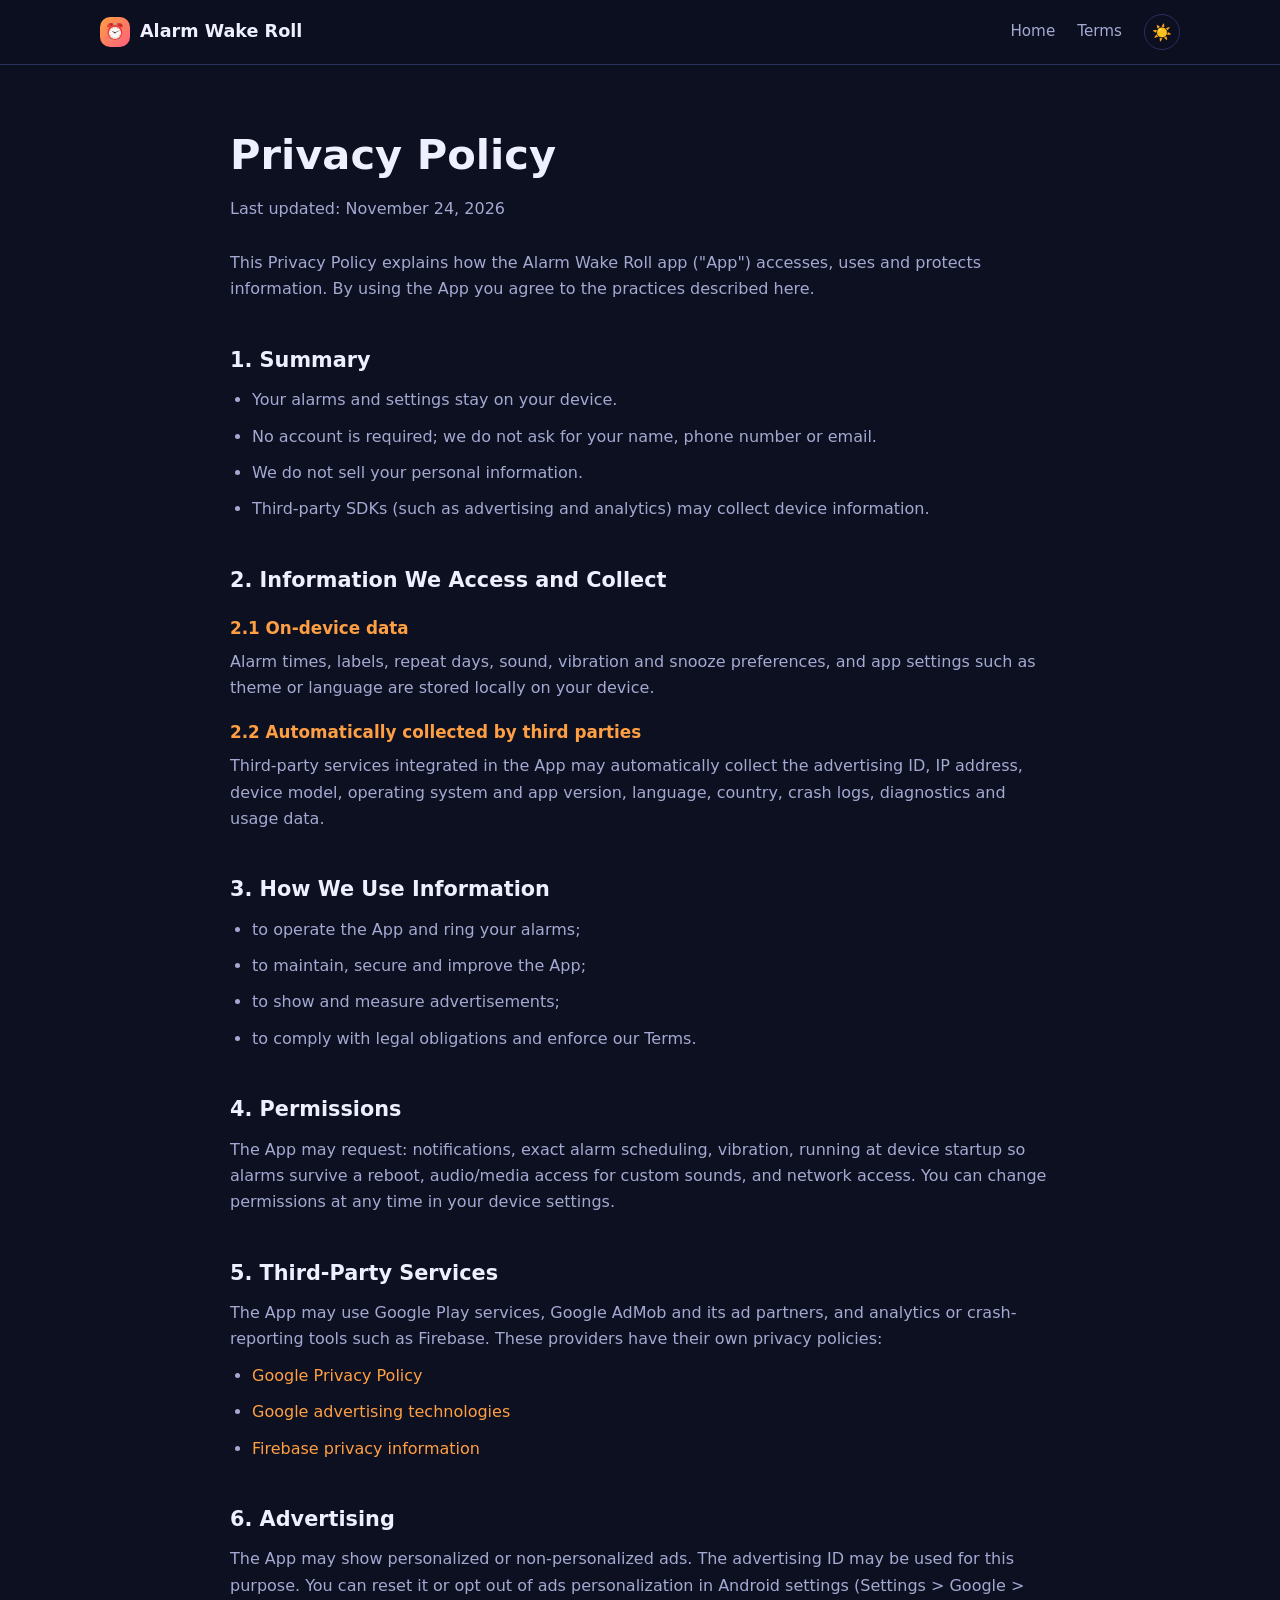
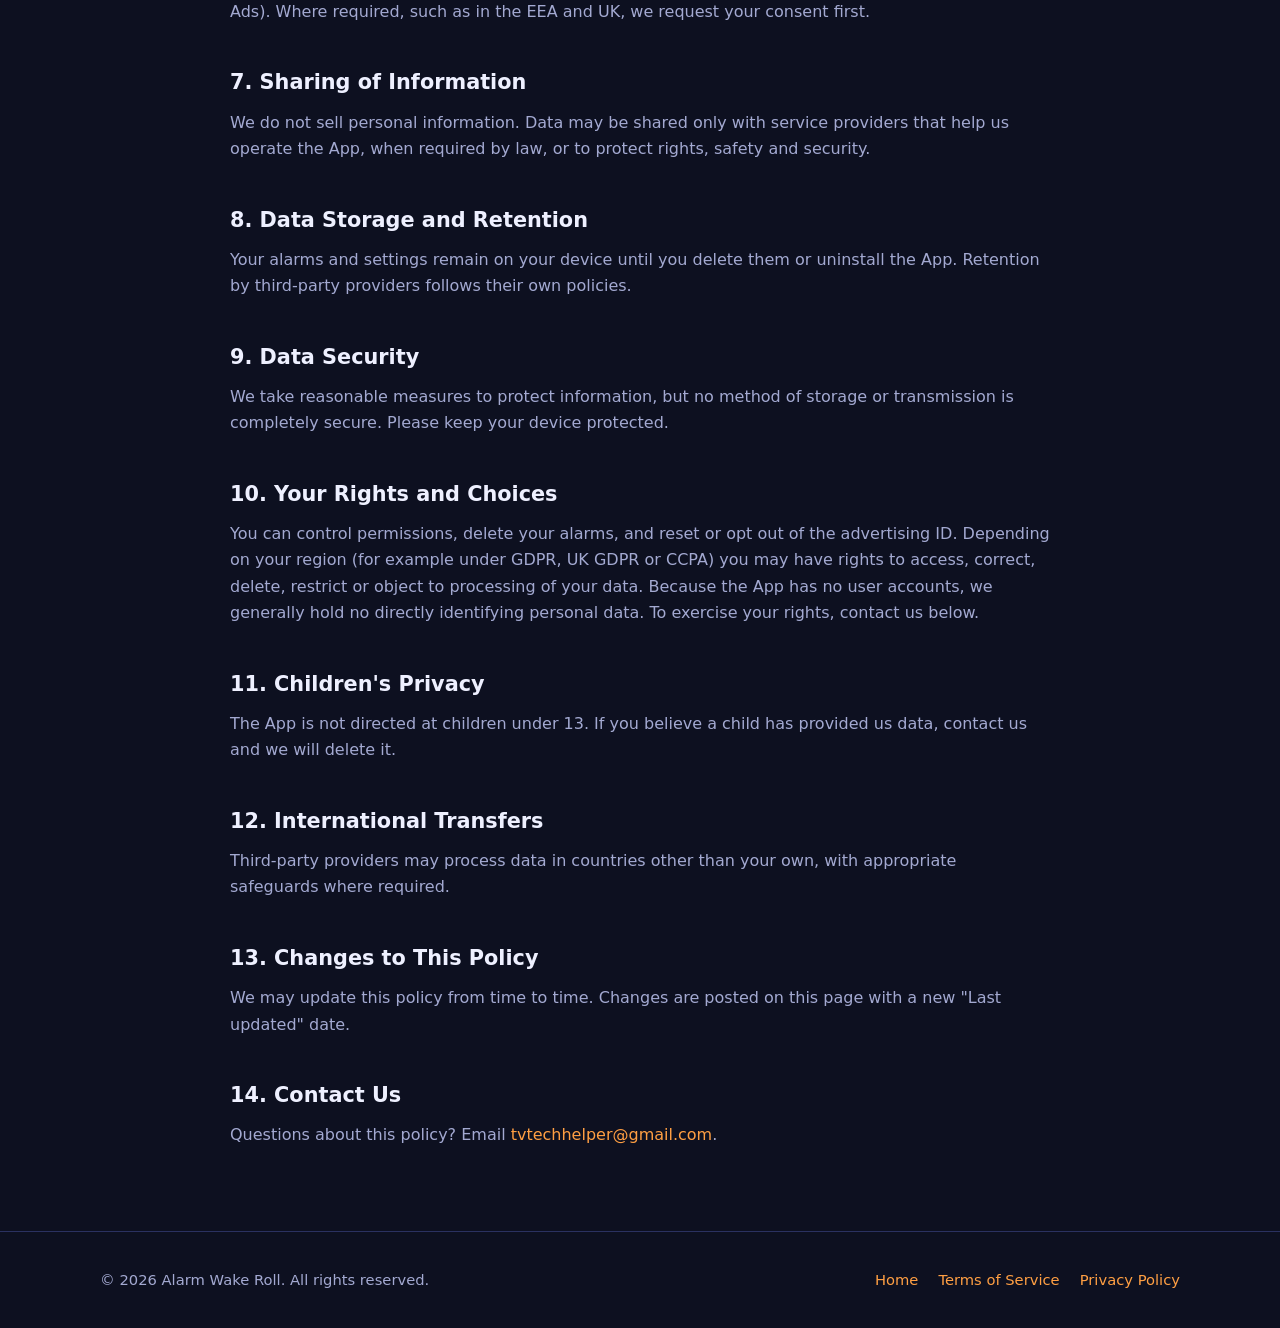
==== privacy.html @ e193939e "Add Alarm Wake Roll landing, terms and privacy pages Co-Authored-By: Claude Sonnet 5.5 <noreply@anth" ====
<!DOCTYPE html>
<html lang="en" data-theme="dark">
<head>
<meta charset="UTF-8">
<meta name="viewport" content="width=device-width,initial-scale=1">
<title>Privacy Policy – Alarm Wake Roll</title>
<meta name="description" content="Privacy Policy for the Alarm Wake Roll app.">
<link rel="stylesheet" href="assets/style.css">
</head>
<body>
<header class="top">
  <div class="wrap">
    <a class="brand" href="index.html"><i>⏰</i>Alarm Wake Roll</a>
    <nav>
      <a href="index.html">Home</a>
      <a href="terms.html">Terms</a>
      <button id="theme" aria-label="Toggle theme">☀️</button>
    </nav>
  </div>
</header>

<main class="wrap">
<article class="doc">
  <h1>Privacy Policy</h1>
  <p class="date">Last updated: November 24, 2026</p>
  <p>This Privacy Policy explains how the Alarm Wake Roll app ("App") accesses, uses and protects information. By using the App you agree to the practices described here.</p>

  <h2>1. Summary</h2>
  <ul>
    <li>Your alarms and settings stay on your device.</li>
    <li>No account is required; we do not ask for your name, phone number or email.</li>
    <li>We do not sell your personal information.</li>
    <li>Third-party SDKs (such as advertising and analytics) may collect device information.</li>
  </ul>

  <h2>2. Information We Access and Collect</h2>
  <h3>2.1 On-device data</h3>
  <p>Alarm times, labels, repeat days, sound, vibration and snooze preferences, and app settings such as theme or language are stored locally on your device.</p>
  <h3>2.2 Automatically collected by third parties</h3>
  <p>Third-party services integrated in the App may automatically collect the advertising ID, IP address, device model, operating system and app version, language, country, crash logs, diagnostics and usage data.</p>

  <h2>3. How We Use Information</h2>
  <ul>
    <li>to operate the App and ring your alarms;</li>
    <li>to maintain, secure and improve the App;</li>
    <li>to show and measure advertisements;</li>
    <li>to comply with legal obligations and enforce our Terms.</li>
  </ul>

  <h2>4. Permissions</h2>
  <p>The App may request: notifications, exact alarm scheduling, vibration, running at device startup so alarms survive a reboot, audio/media access for custom sounds, and network access. You can change permissions at any time in your device settings.</p>

  <h2>5. Third-Party Services</h2>
  <p>The App may use Google Play services, Google AdMob and its ad partners, and analytics or crash-reporting tools such as Firebase. These providers have their own privacy policies:</p>
  <ul>
    <li><a href="https://policies.google.com/privacy" target="_blank" rel="noopener">Google Privacy Policy</a></li>
    <li><a href="https://policies.google.com/technologies/ads" target="_blank" rel="noopener">Google advertising technologies</a></li>
    <li><a href="https://firebase.google.com/support/privacy" target="_blank" rel="noopener">Firebase privacy information</a></li>
  </ul>

  <h2>6. Advertising</h2>
  <p>The App may show personalized or non-personalized ads. The advertising ID may be used for this purpose. You can reset it or opt out of ads personalization in Android settings (Settings &gt; Google &gt; Ads). Where required, such as in the EEA and UK, we request your consent first.</p>

  <h2>7. Sharing of Information</h2>
  <p>We do not sell personal information. Data may be shared only with service providers that help us operate the App, when required by law, or to protect rights, safety and security.</p>

  <h2>8. Data Storage and Retention</h2>
  <p>Your alarms and settings remain on your device until you delete them or uninstall the App. Retention by third-party providers follows their own policies.</p>

  <h2>9. Data Security</h2>
  <p>We take reasonable measures to protect information, but no method of storage or transmission is completely secure. Please keep your device protected.</p>

  <h2>10. Your Rights and Choices</h2>
  <p>You can control permissions, delete your alarms, and reset or opt out of the advertising ID. Depending on your region (for example under GDPR, UK GDPR or CCPA) you may have rights to access, correct, delete, restrict or object to processing of your data. Because the App has no user accounts, we generally hold no directly identifying personal data. To exercise your rights, contact us below.</p>

  <h2>11. Children's Privacy</h2>
  <p>The App is not directed at children under 13. If you believe a child has provided us data, contact us and we will delete it.</p>

  <h2>12. International Transfers</h2>
  <p>Third-party providers may process data in countries other than your own, with appropriate safeguards where required.</p>

  <h2>13. Changes to This Policy</h2>
  <p>We may update this policy from time to time. Changes are posted on this page with a new "Last updated" date.</p>

  <h2>14. Contact Us</h2>
  <p>Questions about this policy? Email <a href="mailto:tvtechhelper@gmail.com">tvtechhelper@gmail.com</a>.</p>
</article>
</main>

<footer>
  <div class="wrap">
    <div>© <span id="year">2026</span> Alarm Wake Roll. All rights reserved.</div>
    <div class="links"><a href="index.html">Home</a><a href="terms.html">Terms of Service</a><a href="privacy.html">Privacy Policy</a></div>
  </div>
</footer>
<script src="assets/main.js"></script>
</body>
</html>
---- assets/style.css ----
:root{
  --bg:#0d1020;--bg2:#141833;--card:#1a1f3f;--line:#2a3160;
  --text:#eef0ff;--muted:#a3a9d1;
  --a1:#ff9f43;--a2:#ff5e7e;--a3:#7c5cff;
  --grad:linear-gradient(135deg,var(--a1),var(--a2));
  --radius:20px;
}
:root[data-theme="light"]{
  --bg:#fff8f1;--bg2:#fff;--card:#fff;--line:#f0dfcf;
  --text:#2a2140;--muted:#6d6785;
}
*{box-sizing:border-box;margin:0;padding:0}
html{scroll-behavior:smooth}
body{font-family:"Segoe UI",system-ui,-apple-system,Roboto,sans-serif;background:var(--bg);color:var(--text);line-height:1.65;overflow-x:hidden}
a{color:var(--a1);text-decoration:none}
a:hover{text-decoration:underline}
.wrap{width:min(1080px,100% - 32px);margin-inline:auto}

/* header */
header.top{position:sticky;top:0;z-index:20;backdrop-filter:blur(14px);background:color-mix(in srgb,var(--bg) 80%,transparent);border-bottom:1px solid var(--line)}
header.top .wrap{display:flex;align-items:center;justify-content:space-between;height:64px}
.brand{display:flex;align-items:center;gap:10px;font-weight:800;font-size:1.1rem;color:var(--text)}
.brand:hover{text-decoration:none}
.brand i{width:30px;height:30px;border-radius:10px;background:var(--grad);display:grid;place-items:center;font-style:normal;font-size:16px}
nav{display:flex;align-items:center;gap:22px}
nav a{color:var(--muted);font-size:.95rem}
nav a:hover{color:var(--text);text-decoration:none}
#theme{background:none;border:1px solid var(--line);color:var(--text);width:36px;height:36px;border-radius:50%;cursor:pointer;font-size:16px}

/* hero */
.hero{position:relative;padding:96px 0 80px;text-align:center}
.hero::before,.hero::after{content:"";position:absolute;border-radius:50%;filter:blur(90px);opacity:.35;z-index:-1}
.hero::before{width:380px;height:380px;background:var(--a2);top:-80px;left:-80px}
.hero::after{width:340px;height:340px;background:var(--a3);bottom:-60px;right:-60px}
.clock{font-size:clamp(3.4rem,11vw,6.5rem);font-weight:800;letter-spacing:-2px;background:var(--grad);-webkit-background-clip:text;background-clip:text;color:transparent;font-variant-numeric:tabular-nums;line-height:1}
.clock small{display:block;font-size:1rem;letter-spacing:3px;color:var(--muted);-webkit-text-fill-color:var(--muted);margin-top:10px;font-weight:600;text-transform:uppercase}
.hero h1{font-size:clamp(2rem,5vw,3.2rem);margin:28px 0 14px;line-height:1.15}
.hero p.lead{max-width:640px;margin:0 auto 32px;color:var(--muted);font-size:1.1rem}
.btns{display:flex;gap:14px;justify-content:center;flex-wrap:wrap}
.btn{display:inline-flex;align-items:center;gap:8px;padding:14px 26px;border-radius:999px;font-weight:700;border:1px solid var(--line);color:var(--text);transition:.2s}
.btn:hover{text-decoration:none;transform:translateY(-2px)}
.btn.primary{background:var(--grad);border:0;color:#fff;box-shadow:0 10px 30px rgba(255,94,126,.35)}

/* sections */
section{padding:72px 0}
.eyebrow{color:var(--a1);font-weight:700;letter-spacing:2px;font-size:.8rem;text-transform:uppercase}
h2.title{font-size:clamp(1.6rem,3.6vw,2.4rem);margin:8px 0 12px}
.sub{color:var(--muted);max-width:620px}
.grid{display:grid;grid-template-columns:repeat(auto-fit,minmax(250px,1fr));gap:20px;margin-top:40px}
.card{background:var(--card);border:1px solid var(--line);border-radius:var(--radius);padding:28px;transition:.25s}
.card:hover{transform:translateY(-5px);border-color:var(--a1)}
.card .ic{width:50px;height:50px;border-radius:14px;background:var(--grad);display:grid;place-items:center;font-size:24px;margin-bottom:16px}
.card h3{margin-bottom:8px;font-size:1.15rem}
.card p{color:var(--muted);font-size:.95rem}

.steps{counter-reset:s;display:grid;grid-template-columns:repeat(auto-fit,minmax(220px,1fr));gap:20px;margin-top:40px}
.step{position:relative;padding:28px;border-radius:var(--radius);background:var(--bg2);border:1px dashed var(--line)}
.step::before{counter-increment:s;content:counter(s);display:grid;place-items:center;width:36px;height:36px;border-radius:50%;background:var(--grad);color:#fff;font-weight:800;margin-bottom:14px}
.step p{color:var(--muted);font-size:.95rem}

.cta{margin:20px 0 40px;padding:56px 24px;text-align:center;border-radius:28px;background:var(--grad);color:#fff}
.cta h2{font-size:clamp(1.5rem,3.5vw,2.2rem);margin-bottom:10px}
.cta .btn{background:#fff;color:#d63a5c;border:0;margin-top:22px}

/* faq */
details{background:var(--card);border:1px solid var(--line);border-radius:14px;padding:16px 20px;margin-top:12px}
summary{cursor:pointer;font-weight:600}
details p{color:var(--muted);margin-top:10px}

/* footer */
footer{border-top:1px solid var(--line);padding:36px 0;color:var(--muted);font-size:.92rem}
footer .wrap{display:flex;flex-wrap:wrap;gap:16px;justify-content:space-between;align-items:center}
footer .links{display:flex;gap:20px;flex-wrap:wrap}

/* legal pages */
.doc{max-width:820px;margin:0 auto;padding:56px 0 72px}
.doc h1{font-size:clamp(1.9rem,4.5vw,2.6rem);margin-bottom:6px}
.doc .date{color:var(--muted);margin-bottom:28px}
.doc h2{font-size:1.3rem;margin:34px 0 10px;padding-top:6px}
.doc h3{font-size:1.05rem;margin:18px 0 6px;color:var(--a1)}
.doc p,.doc li{color:var(--muted);margin-bottom:10px}
.doc ul{padding-left:22px}
.doc strong{color:var(--text)}
.doc .note{background:var(--card);border-left:4px solid var(--a1);padding:16px 20px;border-radius:10px;margin:18px 0}
.toc{background:var(--card);border:1px solid var(--line);border-radius:14px;padding:18px 24px;margin-bottom:10px}
.toc ol{columns:2;padding-left:20px;color:var(--muted)}
.toc li{margin:2px 0}

.reveal{opacity:0;transform:translateY(24px);transition:.7s}
.reveal.in{opacity:1;transform:none}

@media(max-width:640px){
  nav a.hide-m{display:none}
  .hero{padding:64px 0 56px}
  .toc ol{columns:1}
}
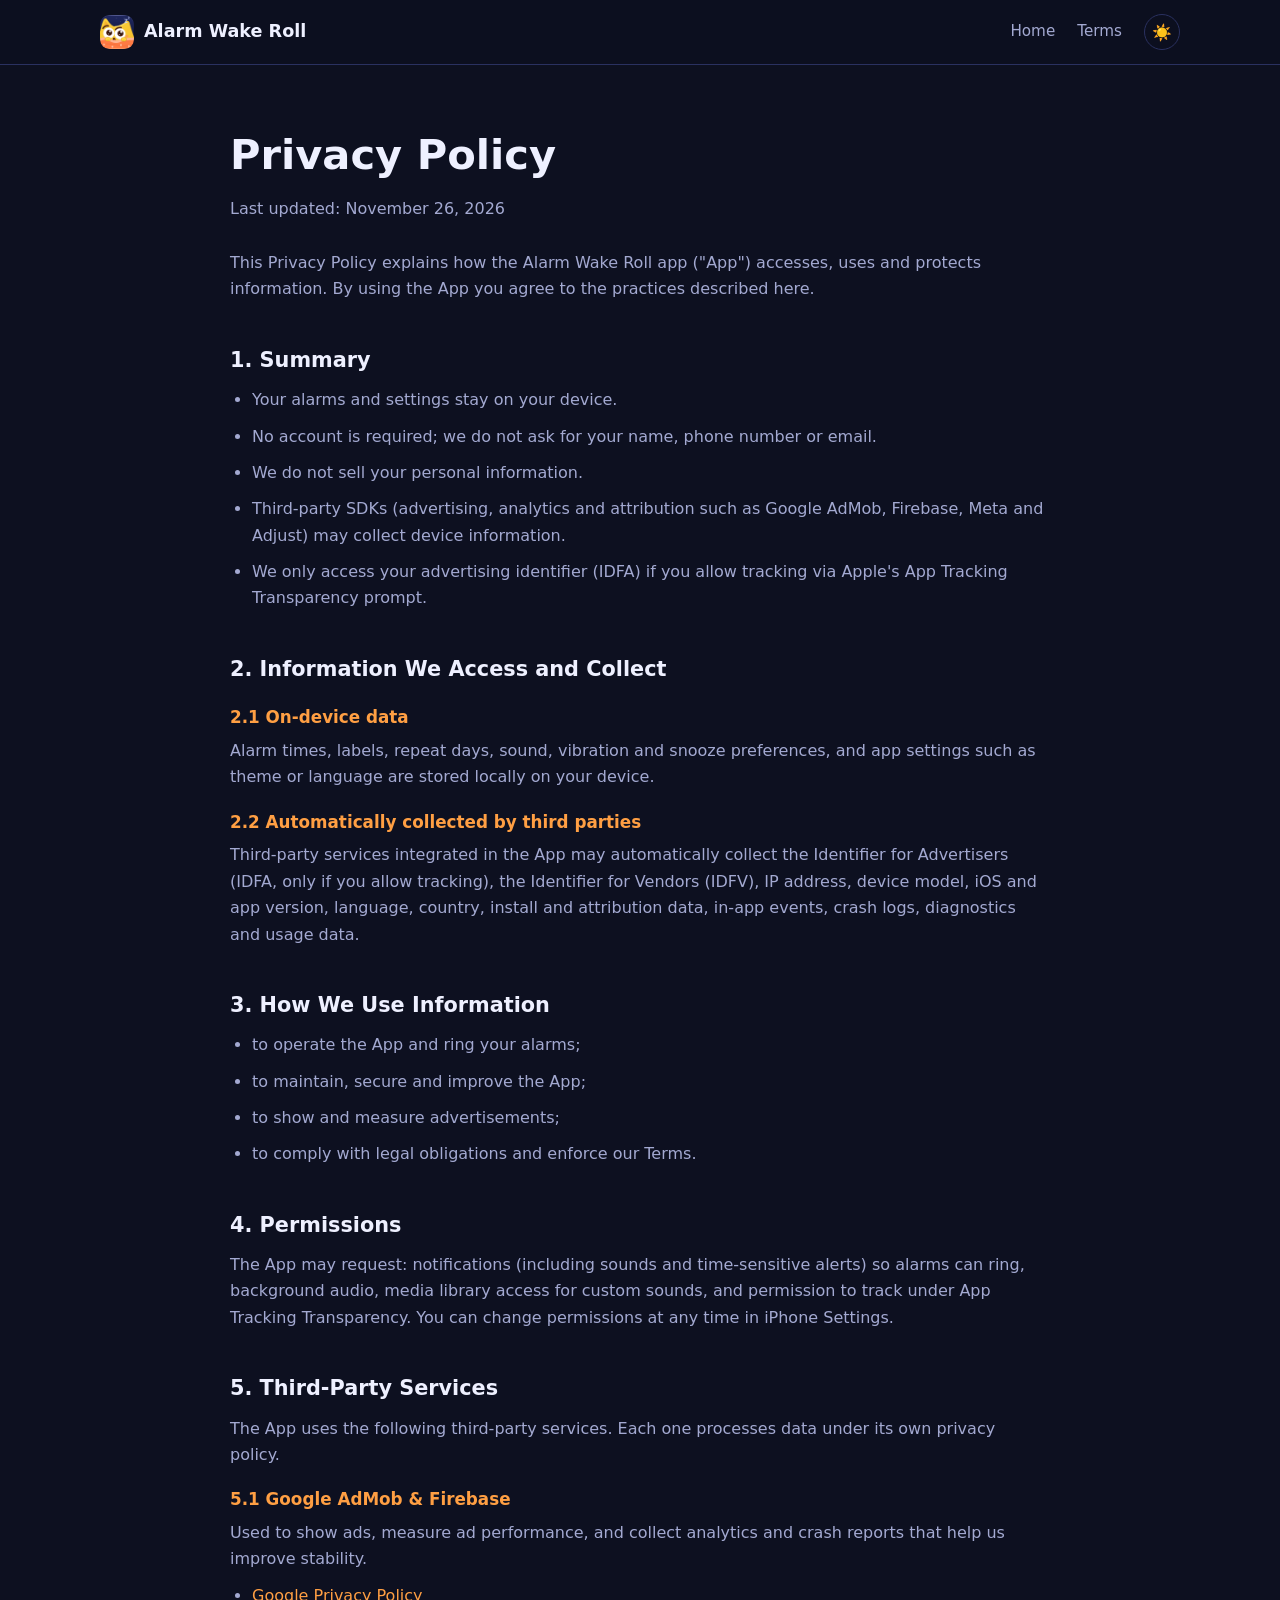
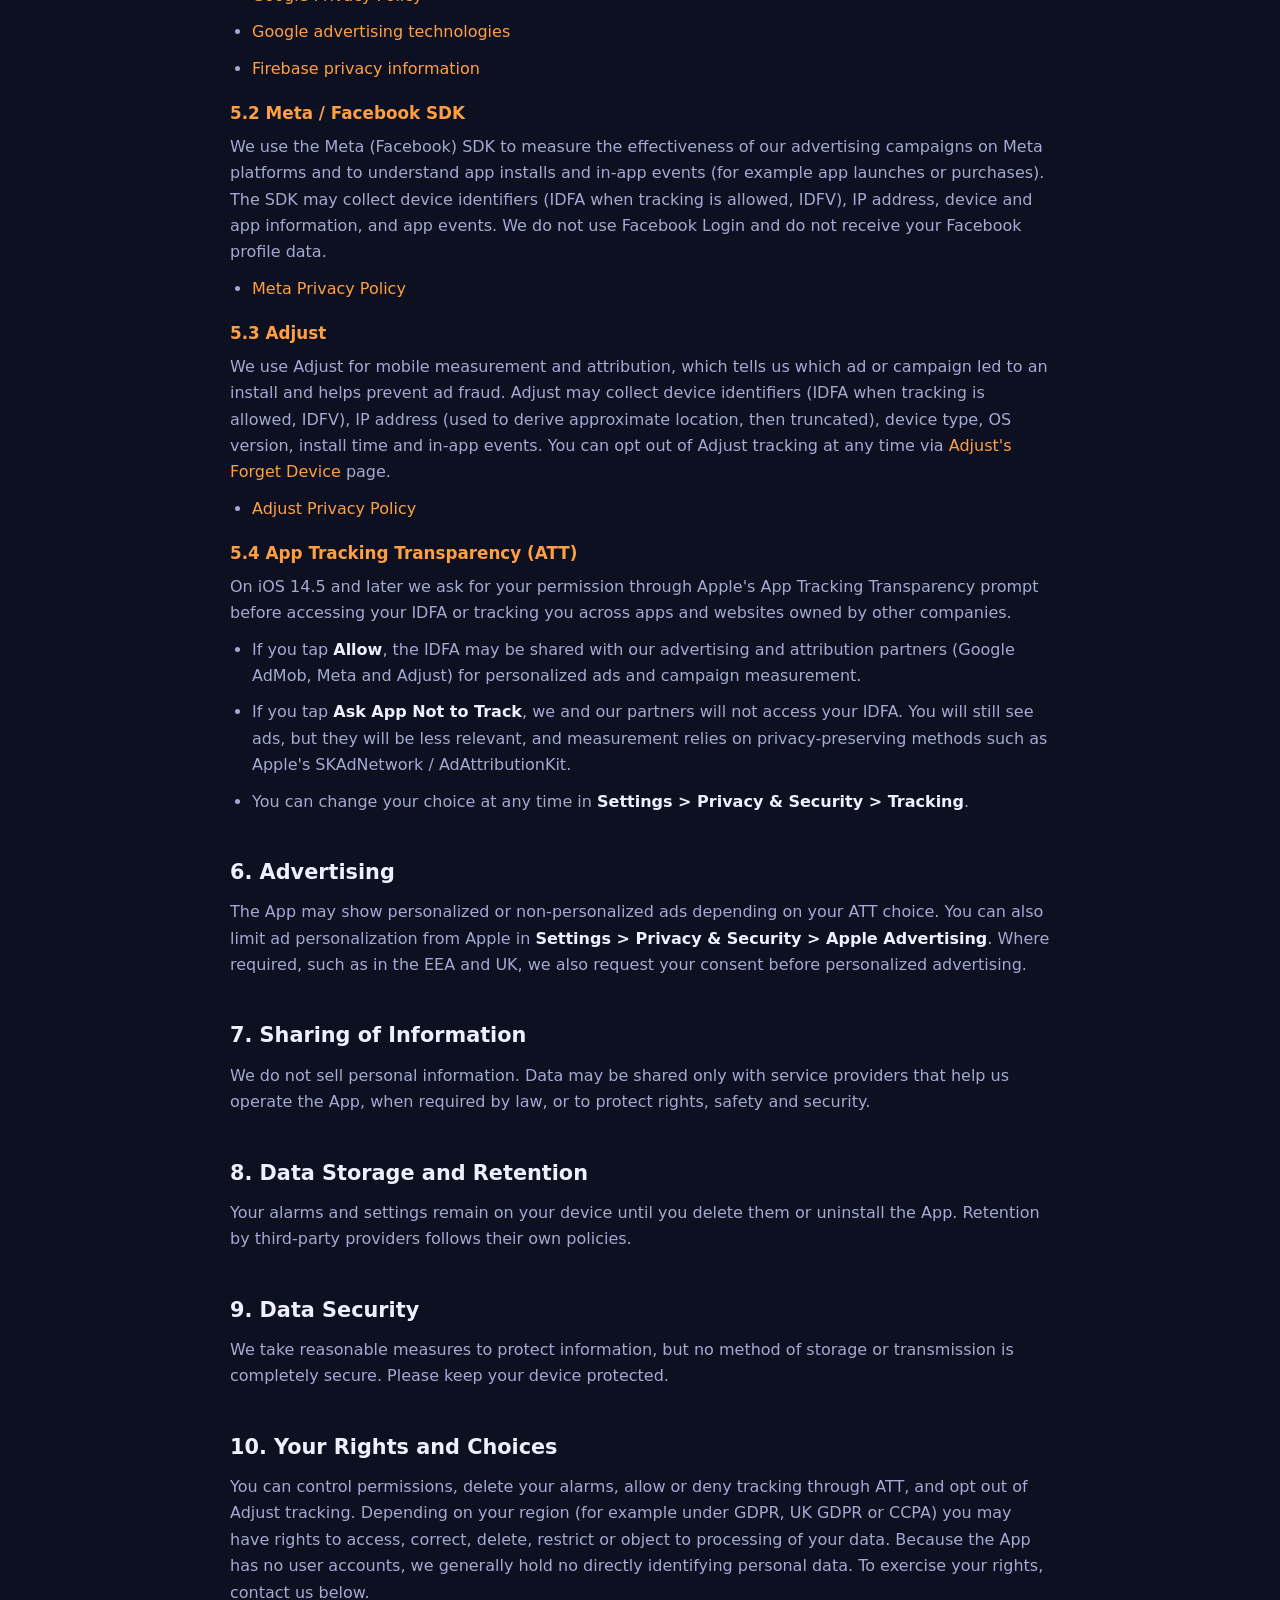
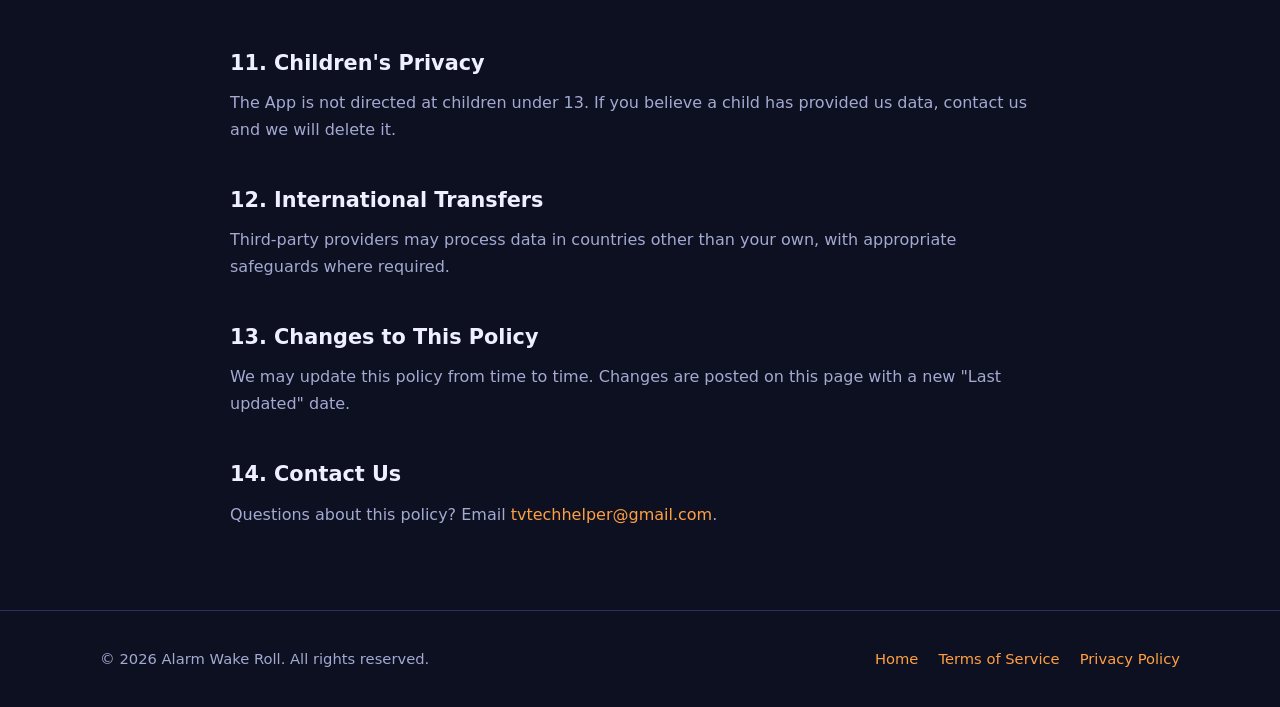
==== commit e573a217: "Switch site to iOS: new app icon, App Store links, privacy SDK disclosures - Add cat app icon (heade" ====
--- a/privacy.html
+++ b/privacy.html
@@ -6,11 +6,13 @@
 <title>Privacy Policy – Alarm Wake Roll</title>
 <meta name="description" content="Privacy Policy for the Alarm Wake Roll app.">
 <link rel="stylesheet" href="assets/style.css">
+<link rel="icon" type="image/png" href="assets/icon.png">
+<link rel="apple-touch-icon" href="assets/icon.png">
 </head>
 <body>
 <header class="top">
   <div class="wrap">
-    <a class="brand" href="index.html"><i>⏰</i>Alarm Wake Roll</a>
+    <a class="brand" href="index.html"><img src="assets/icon.png" alt="">Alarm Wake Roll</a>
     <nav>
       <a href="index.html">Home</a>
       <a href="terms.html">Terms</a>
@@ -22,7 +24,7 @@
 <main class="wrap">
 <article class="doc">
   <h1>Privacy Policy</h1>
-  <p class="date">Last updated: November 24, 2026</p>
+  <p class="date">Last updated: November 26, 2026</p>
   <p>This Privacy Policy explains how the Alarm Wake Roll app ("App") accesses, uses and protects information. By using the App you agree to the practices described here.</p>
 
   <h2>1. Summary</h2>
@@ -30,14 +32,15 @@
     <li>Your alarms and settings stay on your device.</li>
     <li>No account is required; we do not ask for your name, phone number or email.</li>
     <li>We do not sell your personal information.</li>
-    <li>Third-party SDKs (such as advertising and analytics) may collect device information.</li>
+    <li>Third-party SDKs (advertising, analytics and attribution such as Google AdMob, Firebase, Meta and Adjust) may collect device information.</li>
+    <li>We only access your advertising identifier (IDFA) if you allow tracking via Apple's App Tracking Transparency prompt.</li>
   </ul>
 
   <h2>2. Information We Access and Collect</h2>
   <h3>2.1 On-device data</h3>
   <p>Alarm times, labels, repeat days, sound, vibration and snooze preferences, and app settings such as theme or language are stored locally on your device.</p>
   <h3>2.2 Automatically collected by third parties</h3>
-  <p>Third-party services integrated in the App may automatically collect the advertising ID, IP address, device model, operating system and app version, language, country, crash logs, diagnostics and usage data.</p>
+  <p>Third-party services integrated in the App may automatically collect the Identifier for Advertisers (IDFA, only if you allow tracking), the Identifier for Vendors (IDFV), IP address, device model, iOS and app version, language, country, install and attribution data, in-app events, crash logs, diagnostics and usage data.</p>
 
   <h2>3. How We Use Information</h2>
   <ul>
@@ -48,18 +51,41 @@
   </ul>
 
   <h2>4. Permissions</h2>
-  <p>The App may request: notifications, exact alarm scheduling, vibration, running at device startup so alarms survive a reboot, audio/media access for custom sounds, and network access. You can change permissions at any time in your device settings.</p>
+  <p>The App may request: notifications (including sounds and time-sensitive alerts) so alarms can ring, background audio, media library access for custom sounds, and permission to track under App Tracking Transparency. You can change permissions at any time in iPhone Settings.</p>
 
   <h2>5. Third-Party Services</h2>
-  <p>The App may use Google Play services, Google AdMob and its ad partners, and analytics or crash-reporting tools such as Firebase. These providers have their own privacy policies:</p>
+  <p>The App uses the following third-party services. Each one processes data under its own privacy policy.</p>
+
+  <h3>5.1 Google AdMob &amp; Firebase</h3>
+  <p>Used to show ads, measure ad performance, and collect analytics and crash reports that help us improve stability.</p>
   <ul>
     <li><a href="https://policies.google.com/privacy" target="_blank" rel="noopener">Google Privacy Policy</a></li>
     <li><a href="https://policies.google.com/technologies/ads" target="_blank" rel="noopener">Google advertising technologies</a></li>
     <li><a href="https://firebase.google.com/support/privacy" target="_blank" rel="noopener">Firebase privacy information</a></li>
   </ul>
 
+  <h3>5.2 Meta / Facebook SDK</h3>
+  <p>We use the Meta (Facebook) SDK to measure the effectiveness of our advertising campaigns on Meta platforms and to understand app installs and in-app events (for example app launches or purchases). The SDK may collect device identifiers (IDFA when tracking is allowed, IDFV), IP address, device and app information, and app events. We do not use Facebook Login and do not receive your Facebook profile data.</p>
+  <ul>
+    <li><a href="https://www.facebook.com/privacy/policy/" target="_blank" rel="noopener">Meta Privacy Policy</a></li>
+  </ul>
+
+  <h3>5.3 Adjust</h3>
+  <p>We use Adjust for mobile measurement and attribution, which tells us which ad or campaign led to an install and helps prevent ad fraud. Adjust may collect device identifiers (IDFA when tracking is allowed, IDFV), IP address (used to derive approximate location, then truncated), device type, OS version, install time and in-app events. You can opt out of Adjust tracking at any time via <a href="https://www.adjust.com/forget-device/" target="_blank" rel="noopener">Adjust's Forget Device</a> page.</p>
+  <ul>
+    <li><a href="https://www.adjust.com/terms/privacy-policy/" target="_blank" rel="noopener">Adjust Privacy Policy</a></li>
+  </ul>
+
+  <h3>5.4 App Tracking Transparency (ATT)</h3>
+  <p>On iOS 14.5 and later we ask for your permission through Apple's App Tracking Transparency prompt before accessing your IDFA or tracking you across apps and websites owned by other companies.</p>
+  <ul>
+    <li>If you tap <strong>Allow</strong>, the IDFA may be shared with our advertising and attribution partners (Google AdMob, Meta and Adjust) for personalized ads and campaign measurement.</li>
+    <li>If you tap <strong>Ask App Not to Track</strong>, we and our partners will not access your IDFA. You will still see ads, but they will be less relevant, and measurement relies on privacy-preserving methods such as Apple's SKAdNetwork / AdAttributionKit.</li>
+    <li>You can change your choice at any time in <strong>Settings &gt; Privacy &amp; Security &gt; Tracking</strong>.</li>
+  </ul>
+
   <h2>6. Advertising</h2>
-  <p>The App may show personalized or non-personalized ads. The advertising ID may be used for this purpose. You can reset it or opt out of ads personalization in Android settings (Settings &gt; Google &gt; Ads). Where required, such as in the EEA and UK, we request your consent first.</p>
+  <p>The App may show personalized or non-personalized ads depending on your ATT choice. You can also limit ad personalization from Apple in <strong>Settings &gt; Privacy &amp; Security &gt; Apple Advertising</strong>. Where required, such as in the EEA and UK, we also request your consent before personalized advertising.</p>
 
   <h2>7. Sharing of Information</h2>
   <p>We do not sell personal information. Data may be shared only with service providers that help us operate the App, when required by law, or to protect rights, safety and security.</p>
@@ -71,7 +97,7 @@
   <p>We take reasonable measures to protect information, but no method of storage or transmission is completely secure. Please keep your device protected.</p>
 
   <h2>10. Your Rights and Choices</h2>
-  <p>You can control permissions, delete your alarms, and reset or opt out of the advertising ID. Depending on your region (for example under GDPR, UK GDPR or CCPA) you may have rights to access, correct, delete, restrict or object to processing of your data. Because the App has no user accounts, we generally hold no directly identifying personal data. To exercise your rights, contact us below.</p>
+  <p>You can control permissions, delete your alarms, allow or deny tracking through ATT, and opt out of Adjust tracking. Depending on your region (for example under GDPR, UK GDPR or CCPA) you may have rights to access, correct, delete, restrict or object to processing of your data. Because the App has no user accounts, we generally hold no directly identifying personal data. To exercise your rights, contact us below.</p>
 
   <h2>11. Children's Privacy</h2>
   <p>The App is not directed at children under 13. If you believe a child has provided us data, contact us and we will delete it.</p>
--- a/assets/style.css
+++ b/assets/style.css
@@ -21,7 +21,9 @@
 header.top .wrap{display:flex;align-items:center;justify-content:space-between;height:64px}
 .brand{display:flex;align-items:center;gap:10px;font-weight:800;font-size:1.1rem;color:var(--text)}
 .brand:hover{text-decoration:none}
-.brand i{width:30px;height:30px;border-radius:10px;background:var(--grad);display:grid;place-items:center;font-style:normal;font-size:16px}
+.brand img{width:34px;height:34px;border-radius:9px;display:block}
+.hero-icon{width:112px;height:112px;border-radius:26px;display:block;margin:0 auto 28px;box-shadow:0 18px 40px rgba(0,0,0,.35)}
+.btn svg{width:20px;height:20px;fill:currentColor}
 nav{display:flex;align-items:center;gap:22px}
 nav a{color:var(--muted);font-size:.95rem}
 nav a:hover{color:var(--text);text-decoration:none}
@@ -60,7 +62,7 @@
 
 .cta{margin:20px 0 40px;padding:56px 24px;text-align:center;border-radius:28px;background:var(--grad);color:#fff}
 .cta h2{font-size:clamp(1.5rem,3.5vw,2.2rem);margin-bottom:10px}
-.cta .btn{background:#fff;color:#d63a5c;border:0;margin-top:22px}
+.cta .btn{background:#111;color:#fff;border:0;margin-top:22px}
 
 /* faq */
 details{background:var(--card);border:1px solid var(--line);border-radius:14px;padding:16px 20px;margin-top:12px}
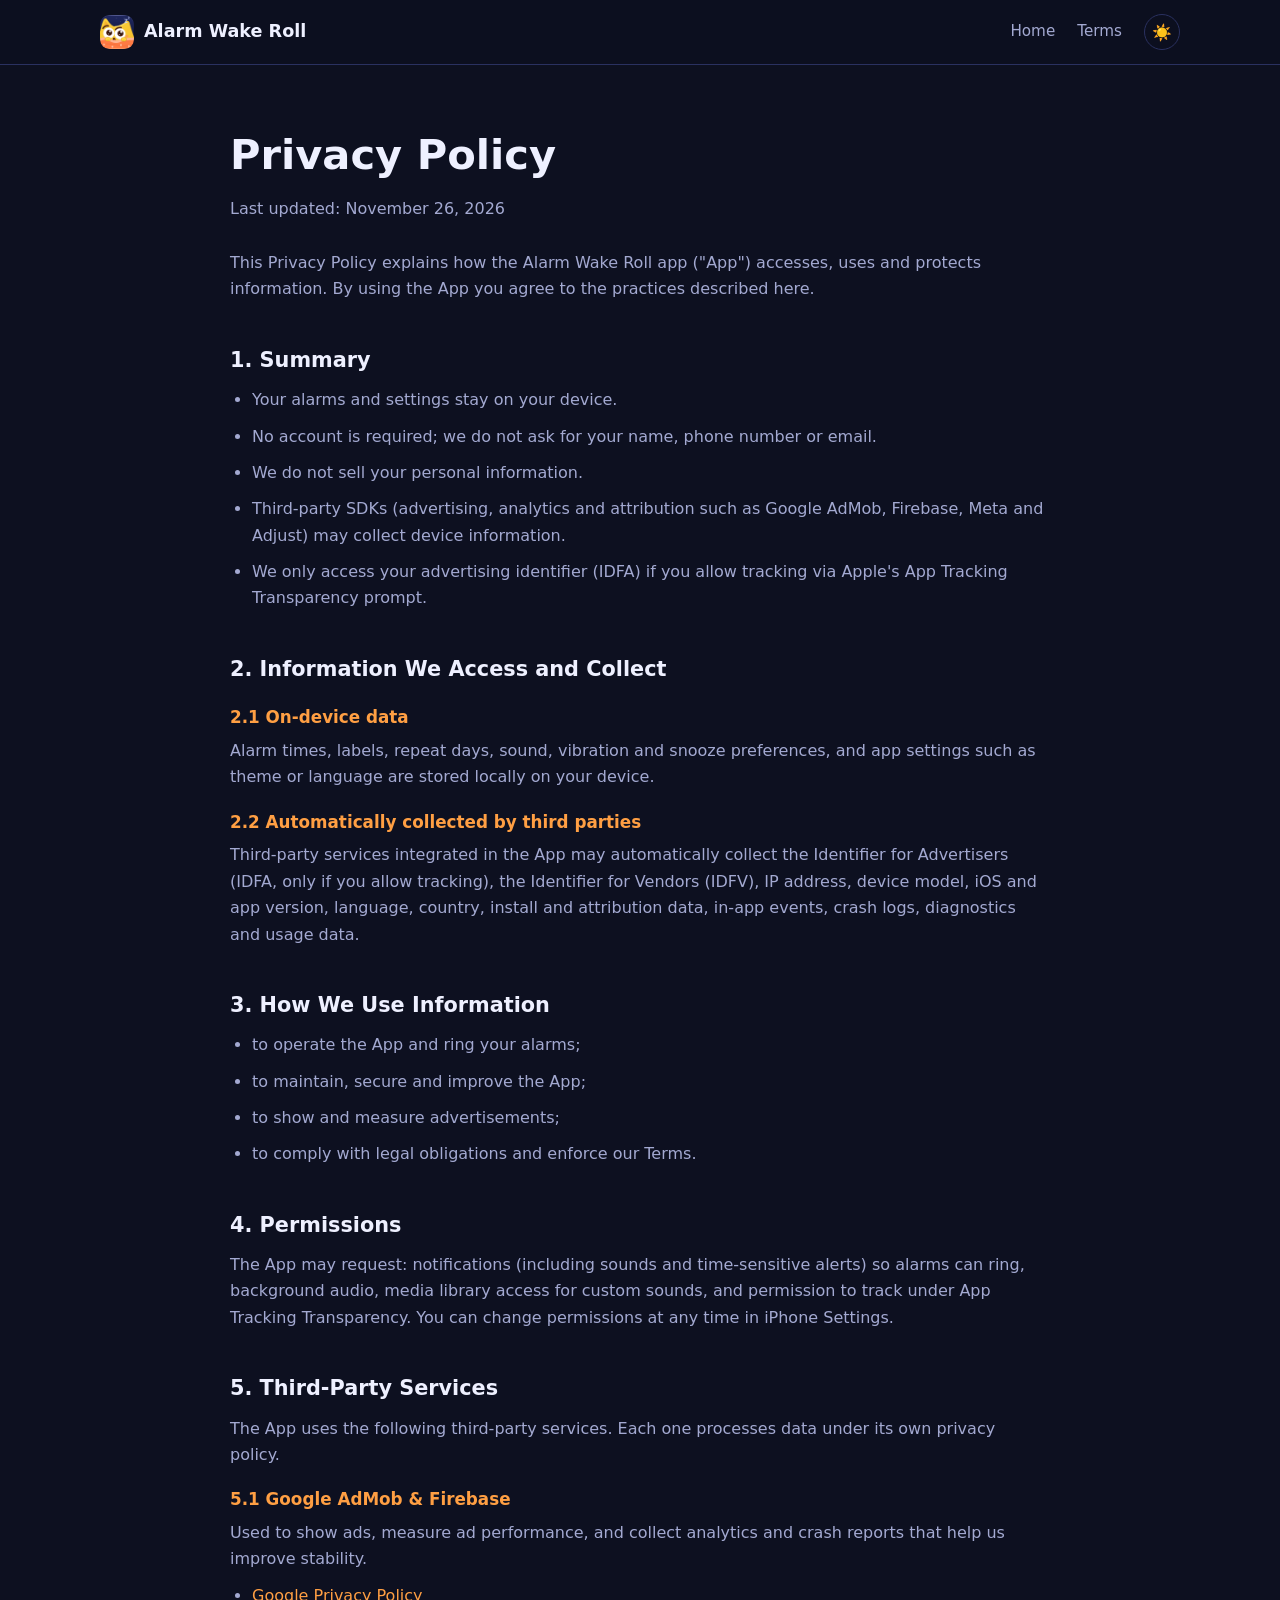
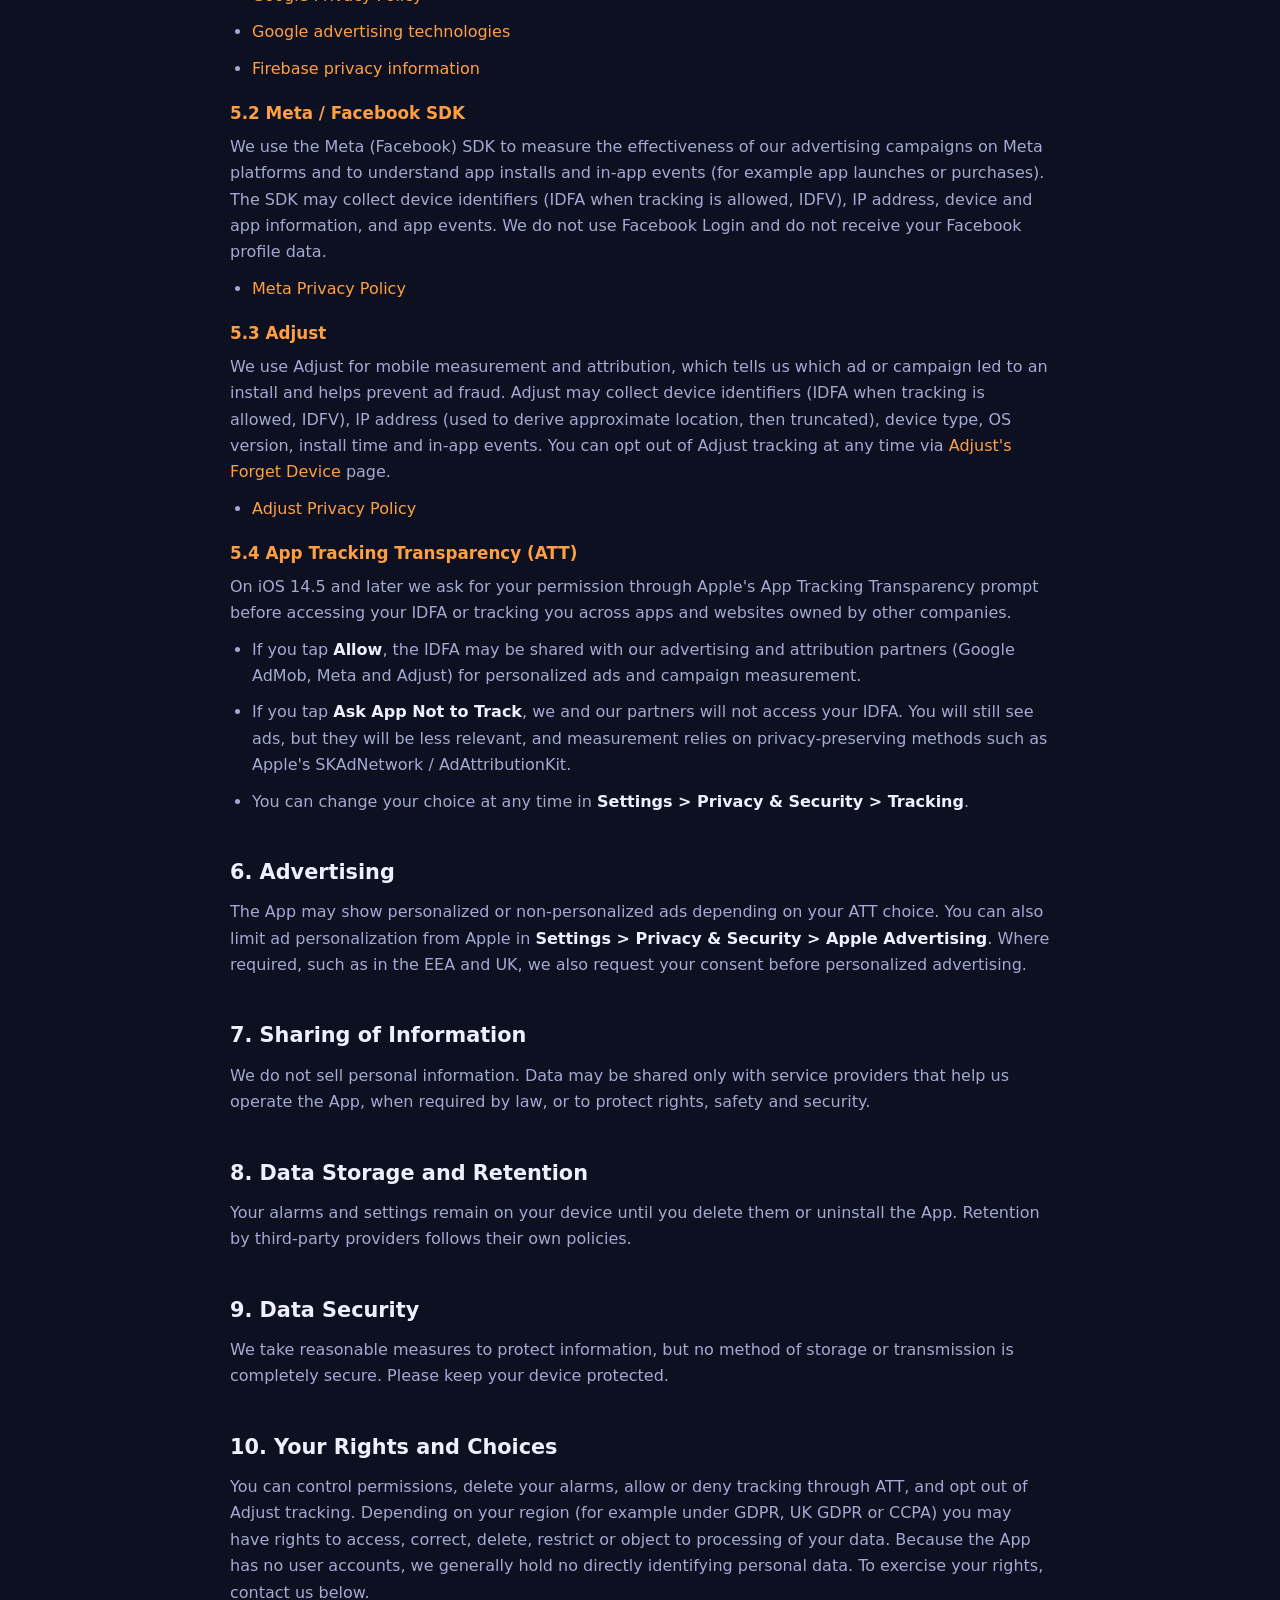
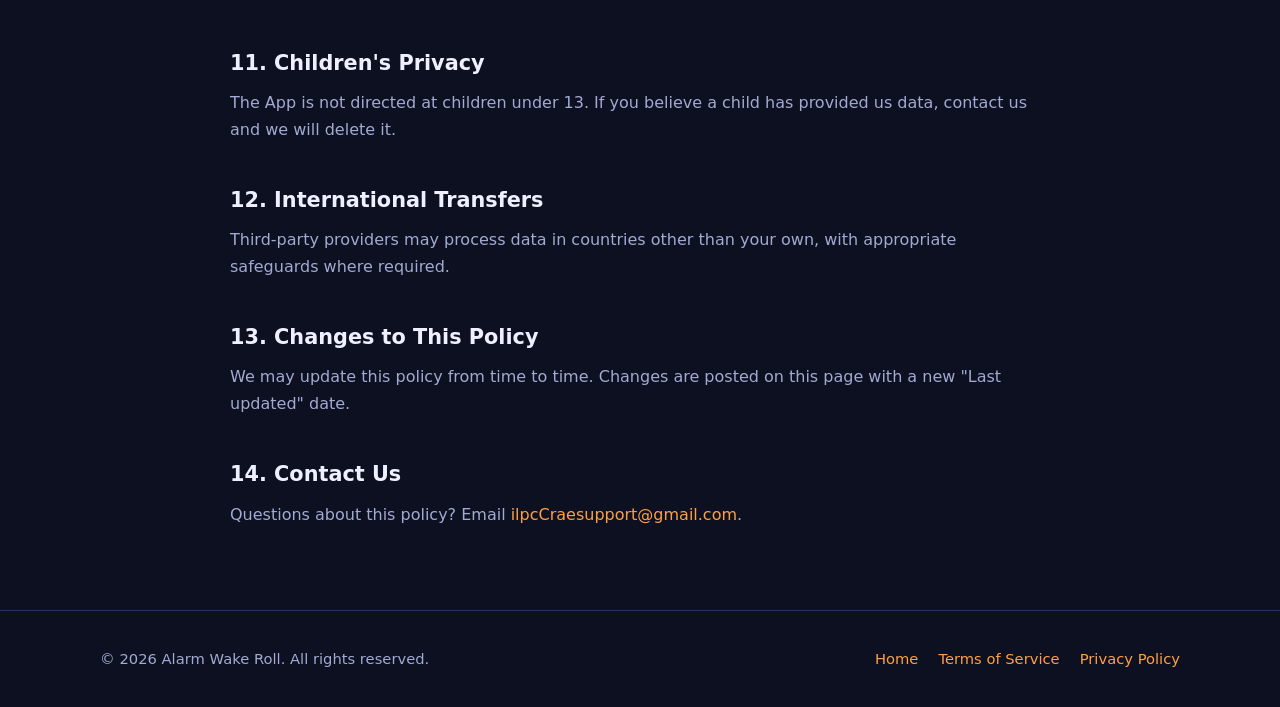
==== commit 580a61dd: "Update contact email to ilpcCraesupport@gmail.com Co-Authored-By: Claude Sonnet 5.5 <noreply@anthrop" ====
--- a/privacy.html
+++ b/privacy.html
@@ -109,7 +109,7 @@
   <p>We may update this policy from time to time. Changes are posted on this page with a new "Last updated" date.</p>
 
   <h2>14. Contact Us</h2>
-  <p>Questions about this policy? Email <a href="mailto:tvtechhelper@gmail.com">tvtechhelper@gmail.com</a>.</p>
+  <p>Questions about this policy? Email <a href="mailto:ilpcCraesupport@gmail.com">ilpcCraesupport@gmail.com</a>.</p>
 </article>
 </main>
 
